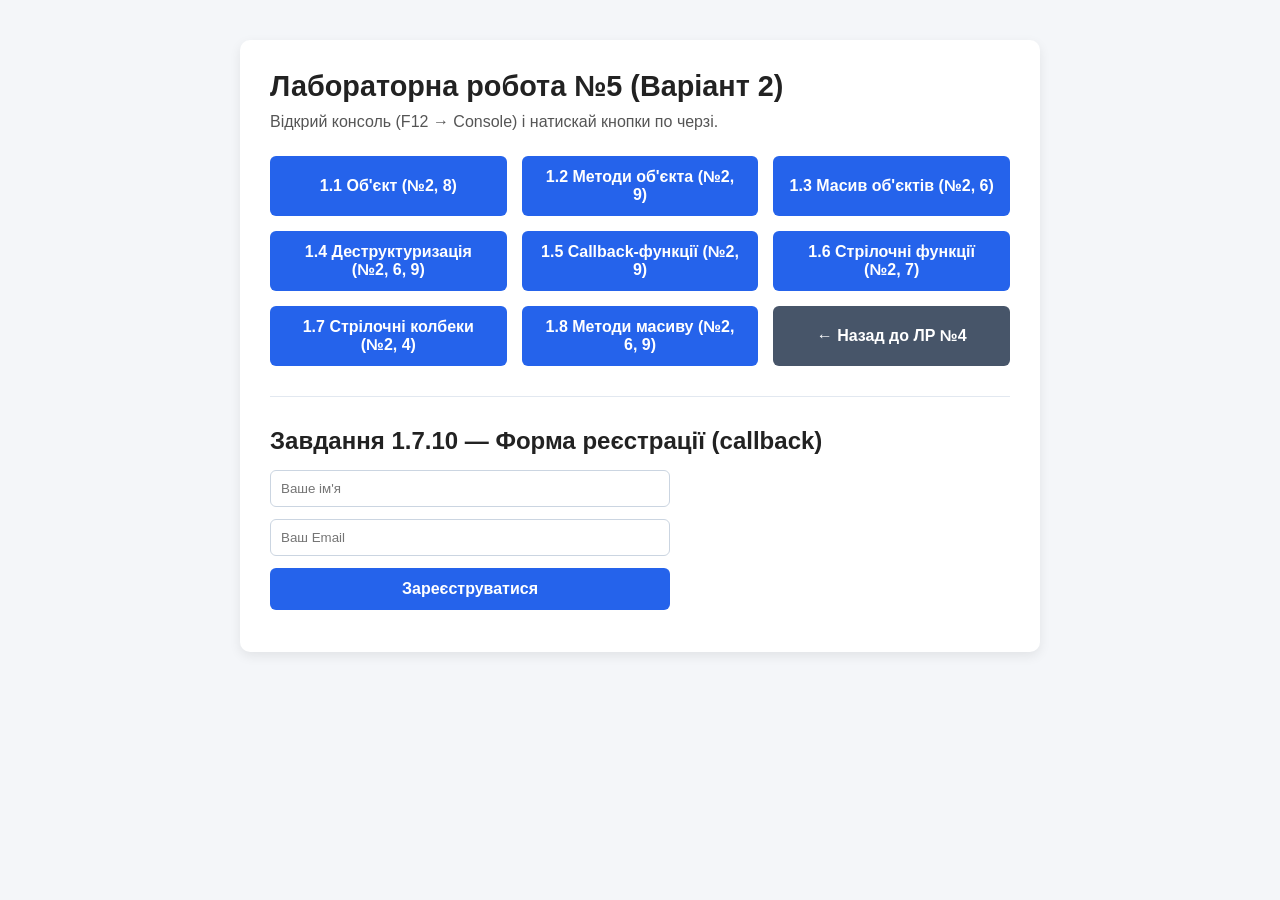
==== lab5.html @ 061fd3a5 "add lab5 tasks" ====
<!DOCTYPE html>
<html lang="uk">
<head>
    <meta charset="UTF-8">
    <meta name="viewport" content="width=device-width, initial-scale=1.0">
    <title>ЛР №5 — Об'єкти, Callback, Методи масивів</title>
    <link rel="stylesheet" href="style.css">
</head>
<body>
    <div class="container">
        <h1>Лабораторна робота №5 (Варіант 2)</h1>
        <p class="subtitle">Відкрий консоль (F12 → Console) і натискай кнопки по черзі.</p>

        <div class="buttons-grid">
            <button onclick="runSubtopic1()">1.1 Об'єкт (№2, 8)</button>
            <button onclick="runSubtopic2()">1.2 Методи об'єкта (№2, 9)</button>
            <button onclick="runSubtopic3()">1.3 Масив об'єктів (№2, 6)</button>
            <button onclick="runSubtopic4()">1.4 Деструктуризація (№2, 6, 9)</button>
            <button onclick="runSubtopic5()">1.5 Callback-функції (№2, 9)</button>
            <button onclick="runSubtopic6()">1.6 Стрілочні функції (№2, 7)</button>
            <button onclick="runSubtopic7()">1.7 Стрілочні колбеки (№2, 4)</button>
            <button onclick="runSubtopic8()">1.8 Методи масиву (№2, 6, 9)</button>
            <button onclick="location.href='index.html'" style="background-color: #475569;">← Назад до ЛР №4</button>
        </div>

        <hr style="margin: 30px 0; border: none; border-top: 1px solid #e2e8f0;">

        <h2>Завдання 1.7.10 — Форма реєстрації (callback)</h2>
        <form id="reg-form" style="display: flex; flex-direction: column; gap: 12px; max-width: 400px; margin-top: 15px;">
            <input type="text" id="reg-name" placeholder="Ваше ім'я" style="padding: 10px; border: 1px solid #cbd5e1; border-radius: 6px;">
            <input type="email" id="reg-email" placeholder="Ваш Email" style="padding: 10px; border: 1px solid #cbd5e1; border-radius: 6px;">
            <button type="submit">Зареєструватися</button>
            <p id="reg-status" style="font-weight: 600;"></p>
        </form>
    </div>

    <script src="js/lesson-5.js"></script>
</body>
</html>
---- style.css ----
* {
    box-sizing: border-box;
    margin: 0;
    padding: 0;
}

body {
    font-family: 'Segoe UI', sans-serif;
    background-color: #f4f6f9;
    color: #222;
    padding: 40px 20px;
}

.container {
    max-width: 800px;
    margin: 0 auto;
    background: #fff;
    padding: 30px;
    border-radius: 10px;
    box-shadow: 0 4px 12px rgba(0, 0, 0, 0.08);
}

h1 {
    margin-bottom: 10px;
    font-size: 1.8rem;
}

.subtitle {
    margin-bottom: 25px;
    color: #555;
}

.buttons-grid {
    display: grid;
    grid-template-columns: repeat(auto-fit, minmax(220px, 1fr));
    gap: 15px;
}

button {
    padding: 12px 16px;
    font-size: 1rem;
    font-weight: 600;
    color: #fff;
    background-color: #2563eb;
    border: none;
    border-radius: 6px;
    cursor: pointer;
    transition: background-color 0.2s;
}

button:hover {
    background-color: #1d4ed8;
}

.h-menu {
    background-color: #1e293b;
    border-radius: 8px;
    margin-bottom: 20px;
}

.h-menu > ul {
    list-style: none;
    display: flex;
    flex-wrap: wrap;
}

.h-menu li {
    position: relative;
}

.h-menu a {
    display: block;
    padding: 12px 18px;
    color: #fff;
    text-decoration: none;
    font-weight: 500;
}

.h-menu a:hover {
    background-color: #334155;
}

.h-menu ul ul {
    display: none;
    position: absolute;
    top: 100%;
    left: 0;
    background-color: #334155;
    list-style: none;
    min-width: 180px;
    z-index: 10;
}

.h-menu li:hover > ul {
    display: block;
}

.page-layout {
    display: flex;
    gap: 20px;
    margin-top: 20px;
}

.v-menu {
    width: 220px;
    flex-shrink: 0;
    background-color: #f8fafc;
    border: 1px solid #e2e8f0;
    border-radius: 8px;
    padding: 10px;
}

.v-menu ul {
    list-style: none;
}

.v-menu a {
    display: block;
    padding: 8px 12px;
    color: #1e293b;
    text-decoration: none;
    border-radius: 4px;
}

.v-menu a:hover {
    background-color: #e2e8f0;
}

.v-menu ul ul {
    padding-left: 16px;
}

.page-content {
    flex: 1;
    padding: 20px;
    background: #fff;
    border: 1px solid #e2e8f0;
    border-radius: 8px;
}
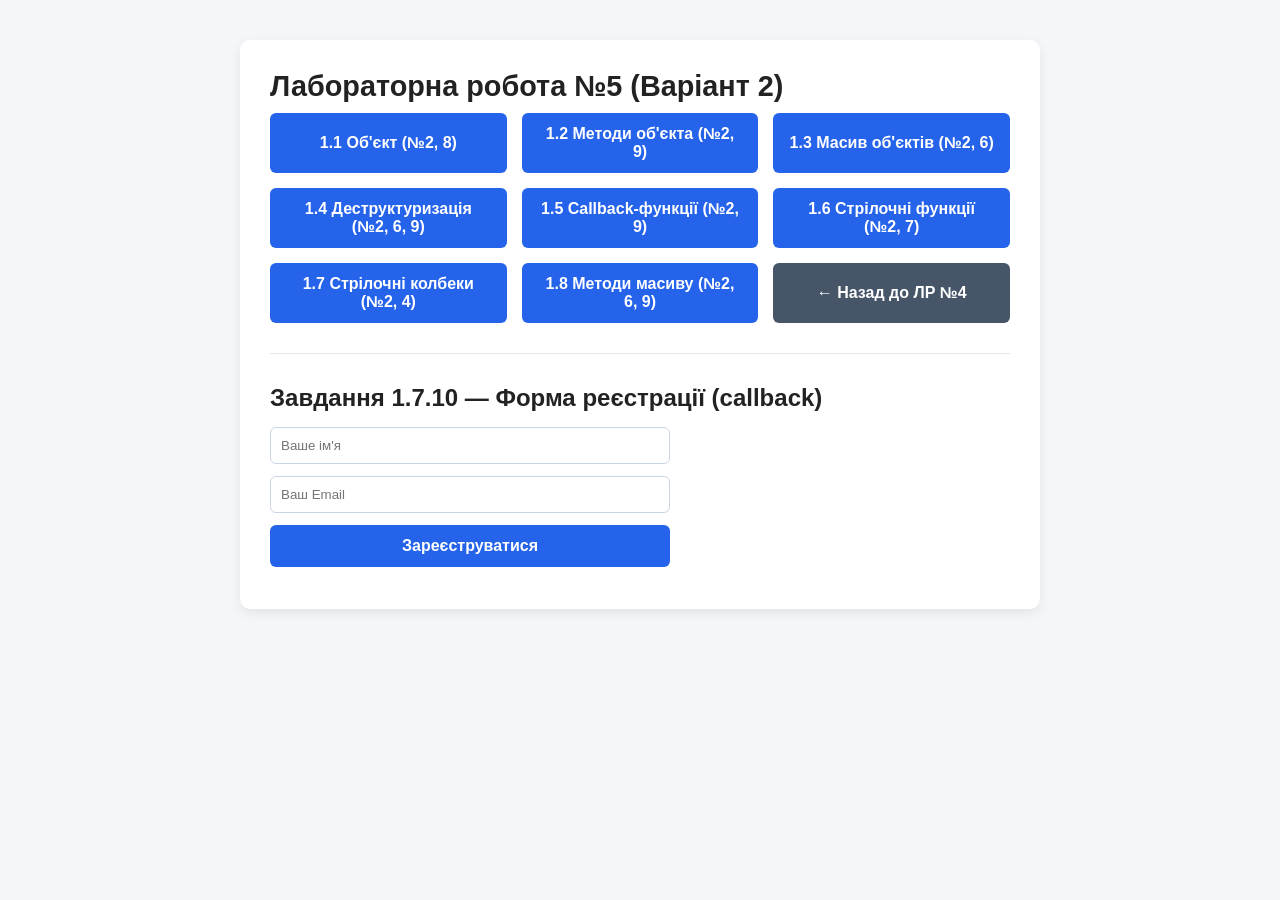
==== commit 93961fcf: "fix" ====
--- a/lab5.html
+++ b/lab5.html
@@ -9,7 +9,6 @@
 <body>
     <div class="container">
         <h1>Лабораторна робота №5 (Варіант 2)</h1>
-        <p class="subtitle">Відкрий консоль (F12 → Console) і натискай кнопки по черзі.</p>
 
         <div class="buttons-grid">
             <button onclick="runSubtopic1()">1.1 Об'єкт (№2, 8)</button>
